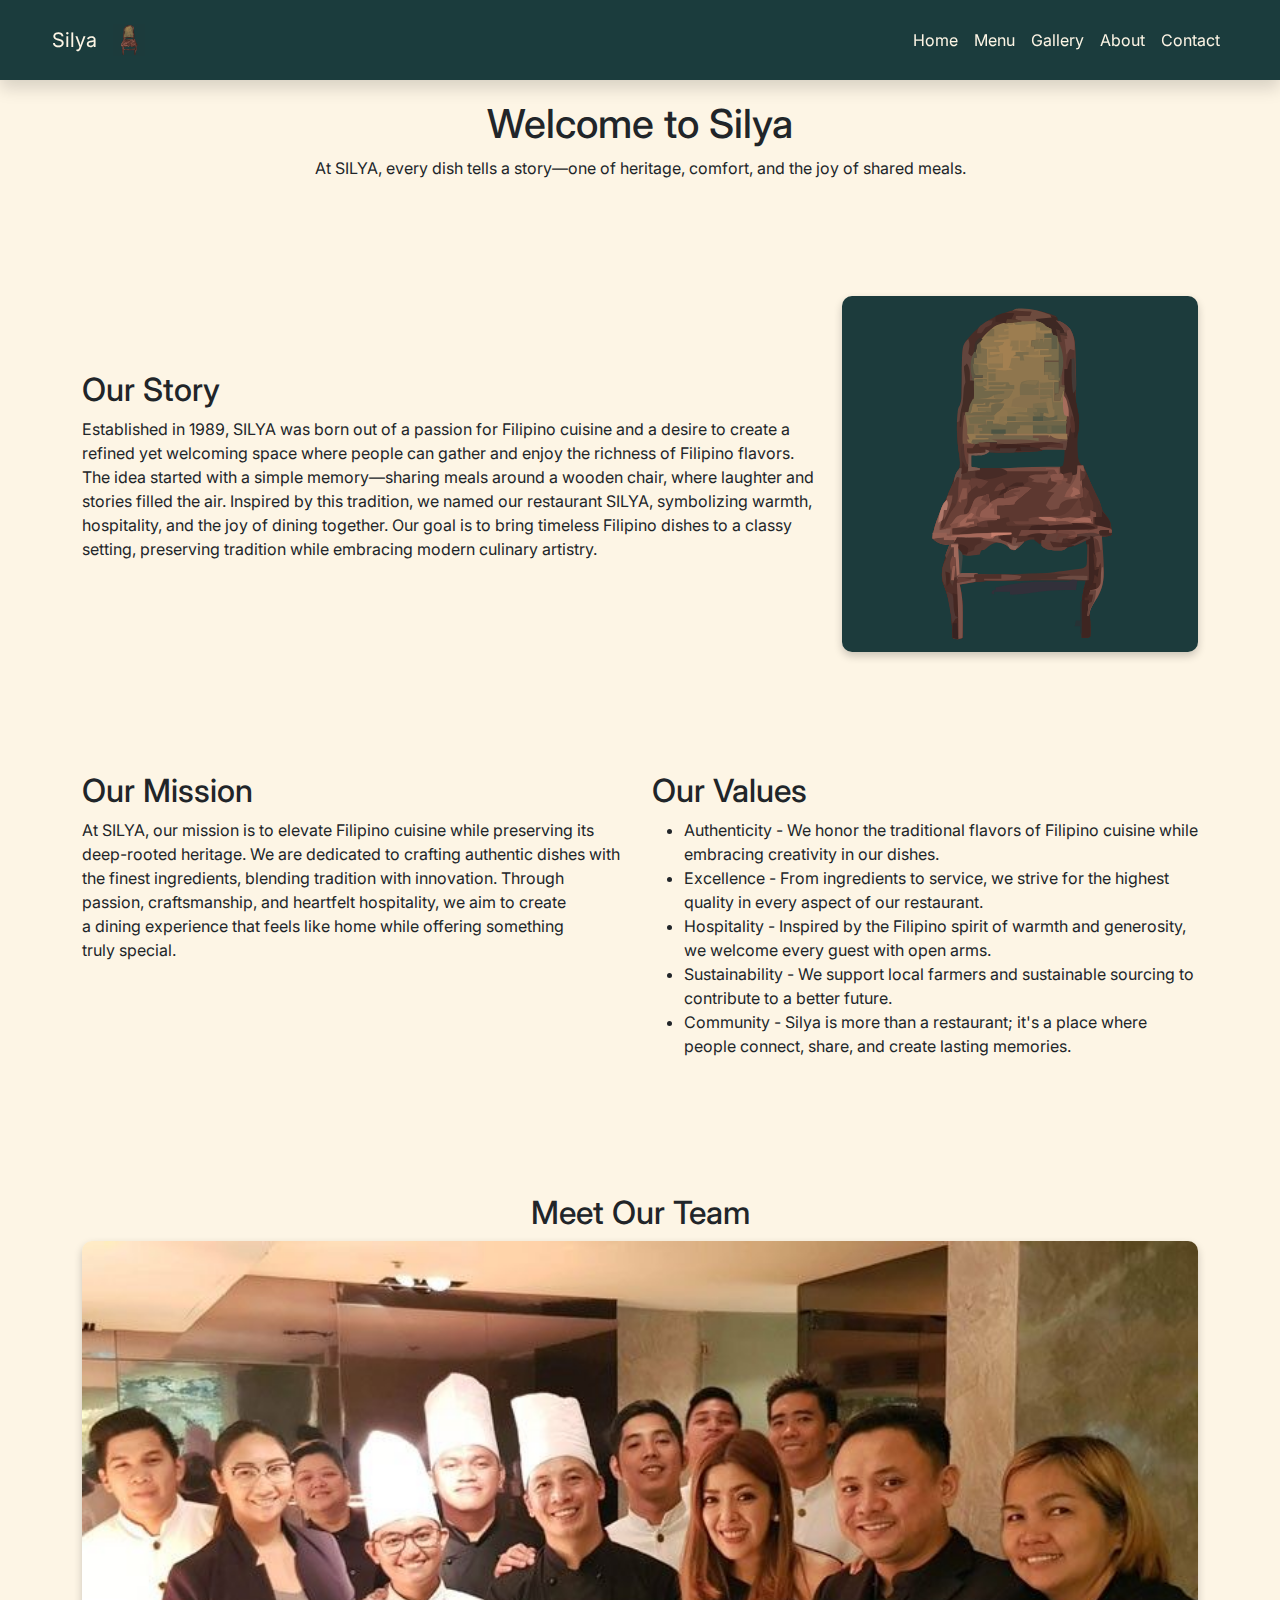
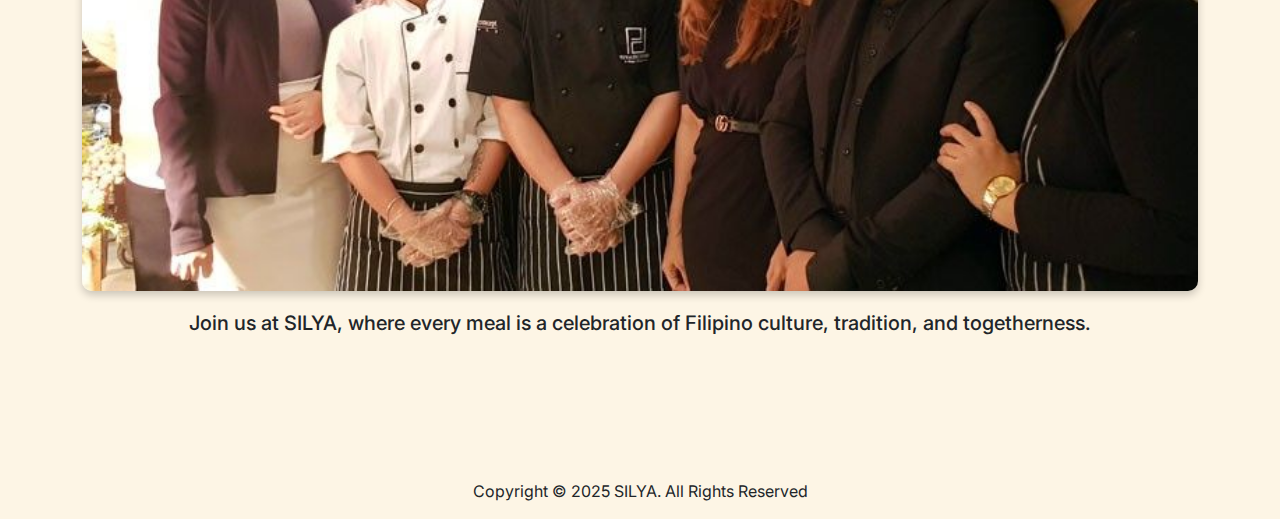
==== about.html @ cab754ca "add gallery and about pages" ====
<!doctype html>
<html lang="en">

<head>
  <meta charset="utf-8" />
  <meta name="viewport" content="width=device-width, initial-scale=1" />
  <title>Silya - About</title>
  <link rel="stylesheet" href="src/css/about.css" />
  <link rel="stylesheet" href="src/css/reset.css" />
  <link rel="icon" type="image/x-icon" href="src/images/favicon.ico" />

  <!-- Bootstrap CSS / Normalize -->
  <link href="https://cdn.jsdelivr.net/npm/bootstrap@5.3.3/dist/css/bootstrap.min.css" rel="stylesheet"
    integrity="sha384-QWTKZyjpPEjISv5WaRU9OFeRpok6YctnYmDr5pNlyT2bRjXh0JMhjY6hW+ALEwIH" crossorigin="anonymous" />

  <!-- Google Fonts -->
  <link href="https://fonts.googleapis.com/css2?family=Inter:wght@100..900&display=swap" rel="stylesheet" />
</head>

<body>
  <header>
    <nav class="navbar navbar-expand-lg fixed-top shadow">
      <div class="container-fluid">
        <a class="navbar-brand" href="index.html"> Silya</a>
        <img src="src/images/logo.svg" height="32" />
        <button class="navbar-toggler" type="button" data-bs-toggle="collapse" data-bs-target="#navbarNav"
          aria-controls="navbarNav" aria-expanded="false" aria-label="Toggle navigation">
          <span class="navbar-toggler-icon"></span>
        </button>
        <div class="collapse navbar-collapse" id="navbarNav">
          <ul class="navbar-nav ms-auto">
            <li class="nav-item">
              <a class="nav-link" href="index.html">Home</a>
            </li>
            <li class="nav-item">
              <a class="nav-link" href="menu.html">Menu</a>
            </li>
            <li class="nav-item">
              <a class="nav-link" href="gallery.html">Gallery</a>
            </li>
            <li class="nav-item">
              <a class="nav-link active" aria-current="page" href="about.html">About</a>
            </li>
            <li class="nav-item">
              <a class="nav-link" href="contact.html">Contact</a>
            </li>
          </ul>
        </div>
      </div>
    </nav>
  </header>

  <!-- About -->
  <main>
    <!-- Welcome Section -->
    <section class="welcome d-flex align-items-center justify-content-center">
      <div class="text-center">
        <h1>Welcome to Silya</h1>
        <p>
          At SILYA, every dish tells a story—one of heritage, comfort, and the
          joy of shared meals.
        </p>
      </div>
    </section>

    <!-- History Section -->
    <section class="container history">
      <div class="row align-items-center">
        <div class="col-md-8">
          <h2>Our Story</h2>
          <p>
            Established in 1989, SILYA was born out of a passion for Filipino
            cuisine and a desire to create a refined yet welcoming space where
            people can gather and enjoy the richness of Filipino flavors. The
            idea started with a simple memory—sharing meals around a wooden
            chair, where laughter and stories filled the air. Inspired by this
            tradition, we named our restaurant SILYA, symbolizing warmth,
            hospitality, and the joy of dining together. Our goal is to bring
            timeless Filipino dishes to a classy setting, preserving tradition
            while embracing modern culinary artistry.
          </p>
        </div>
        <div class="col-md-4">
          <img src="src/images/logo.svg" class="section-img" alt="Our History" />
        </div>
      </div>
    </section>

    <!-- Mission and Values Section -->
    <section class="container">
      <div class="row align-items-start flex-md-row">
        <div class="col-md-6">
          <h2>Our Mission</h2>
          <p>
            At SILYA, our mission is to elevate Filipino cuisine while
            preserving its deep-rooted heritage. We are dedicated to crafting
            authentic dishes with the finest ingredients, blending tradition
            with innovation. Through passion, craftsmanship, and heartfelt
            hospitality, we aim to create a dining experience that feels like
            home while offering something truly special.
          </p>
        </div>
        <div class="col-md-6">
          <h2>Our Values</h2>
          <ul>
            <li>Authenticity - We honor the traditional flavors of Filipino cuisine while embracing creativity in our
              dishes.</li>
            <li>Excellence - From ingredients to service, we strive for the highest quality in every aspect of our
              restaurant.</li>
            <li>Hospitality - Inspired by the Filipino spirit of warmth and generosity, we welcome every guest with open
              arms.</li>
            <li>Sustainability - We support local farmers and sustainable sourcing to contribute to a better future.
            </li>
            <li>Community - Silya is more than a restaurant; it's a place where people connect, share, and create
              lasting memories.</li>
          </ul>
        </div>
    </section>

    <!-- Staff Section -->
    <section class="container text-center">
      <h2>Meet Our Team</h2>
      <div class="d-flex flex-column align-content-center">
        <img src="src/images/Gallery/16_9/event_1.jpg" alt="Restaurant Staff" class="section-img">
        <h5>Join us at SILYA, where every meal is a celebration of Filipino culture, tradition, and togetherness.</h5>
      </div>
    </section>

  </main>

  <footer class="text-center py-3">
    Copyright © 2025 SILYA. All Rights Reserved
  </footer>

  <!-- Bootstrap JS -->
  <script src="https://cdn.jsdelivr.net/npm/bootstrap@5.3.3/dist/js/bootstrap.bundle.min.js"
    integrity="sha384-YvpcrYf0tY3lHB60NNkmXc5s9fDVZLESaAA55NDzOxhy9GkcIdslK1eN7N6jIeHz"
    crossorigin="anonymous"></script>
</body>

</html>
---- src/css/about.css ----
/* Set Global Font */
:root {
  --bg: white;
  --fg: #fdf5e5;
  --primary: #1b3c3d;
  --caption-bg: rgba(27, 60, 61, 0.3);
}

* {
  font-family: "Inter", sans-serif !important;
}

nav {
  width: 100%;
  min-height: 80px;
  background-color: var(--primary);
}

.nav-link,
.navbar-brand {
  color: var(--fg) !important;
}
.nav-link:hover {
  color: var(--bg) !important;
  transform: translateY(-2px);
}

body {
  background-color: #fdf5e5 !important;
}

:where(.container, .container-fluid) {
  max-width: 1200px;
  margin: 0 auto;
}

.container {
  margin-bottom: 120px !important;
}
section h5 {
  margin-top: 20px !important;
}

.welcome {
  text-align: center;
  padding: 100px 20px;
}

.section-img {
  width: 100%;
  border-radius: 10px;
  box-shadow: 0 4px 8px rgba(0, 0, 0, 0.2);
}

.staff img {
  width: 100%;
}
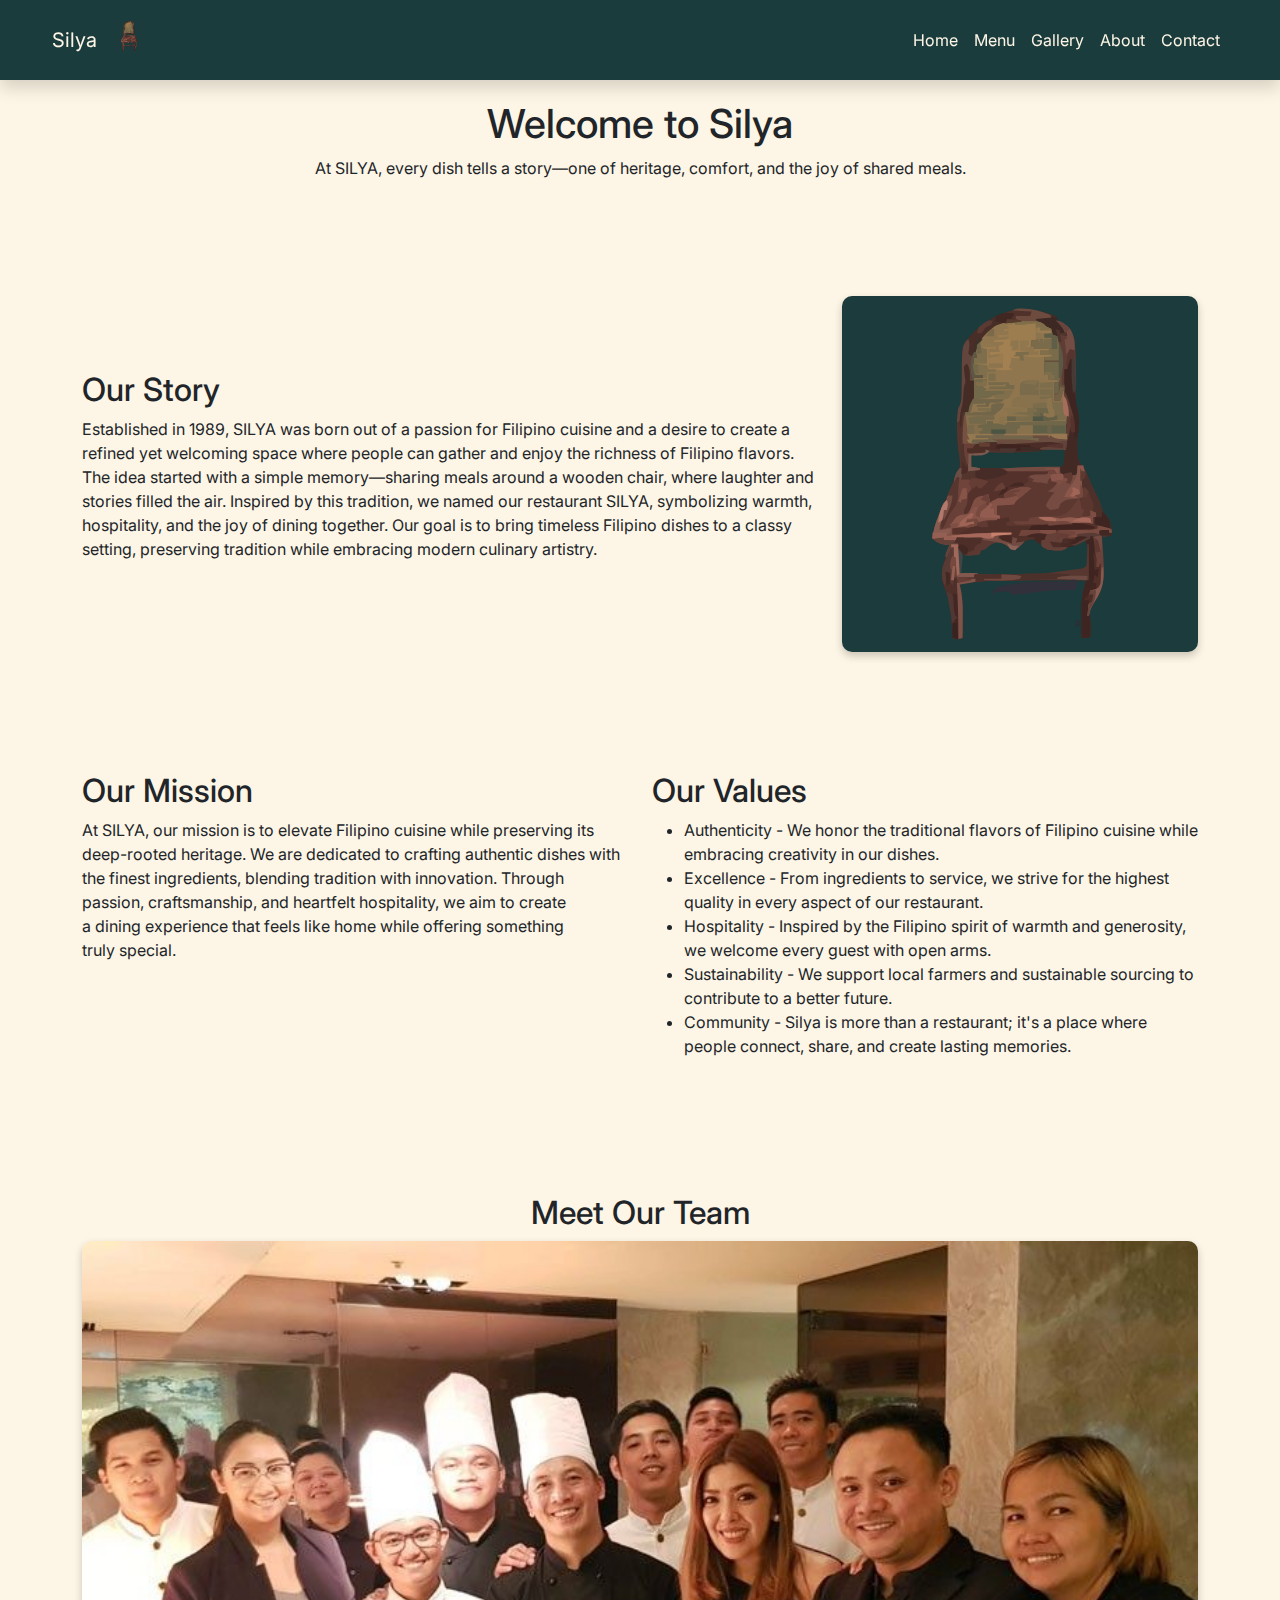
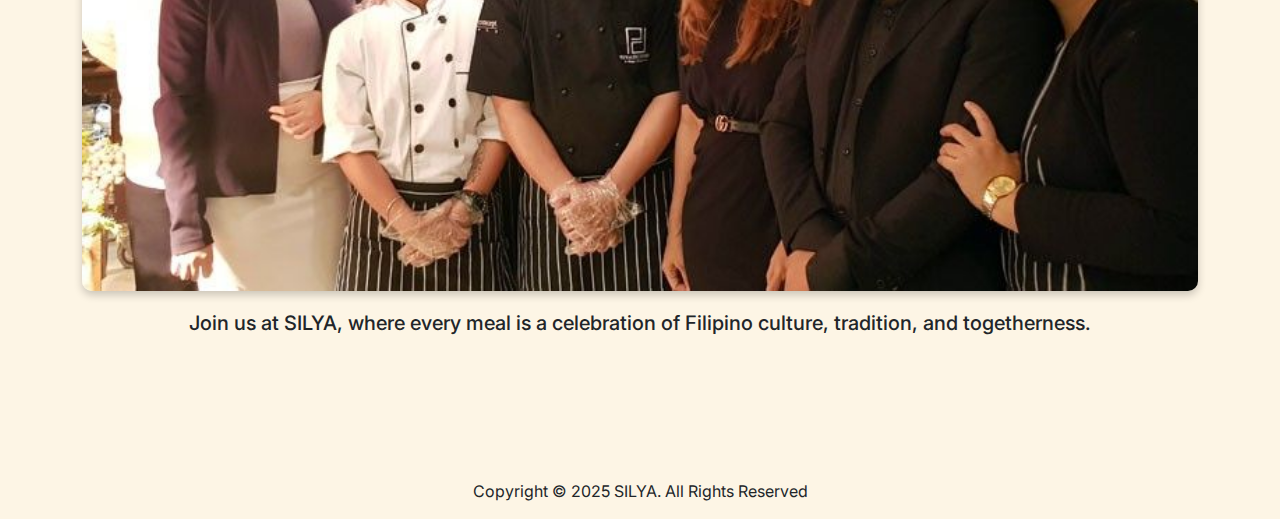
==== commit 25112ab5: "code format; add navbar-dark class to about.html" ====
--- a/about.html
+++ b/about.html
@@ -19,10 +19,12 @@
 
 <body>
   <header>
-    <nav class="navbar navbar-expand-lg fixed-top shadow">
+    <nav class="navbar navbar-expand-lg fixed-top shadow navbar-dark">
       <div class="container-fluid">
-        <a class="navbar-brand" href="index.html"> Silya</a>
-        <img src="src/images/logo.svg" height="32" />
+        <div class="d-flex">
+          <a class="navbar-brand" href="index.html"> Silya</a>
+          <img src="src/images/logo.svg" height="32">
+        </div>
         <button class="navbar-toggler" type="button" data-bs-toggle="collapse" data-bs-target="#navbarNav"
           aria-controls="navbarNav" aria-expanded="false" aria-label="Toggle navigation">
           <span class="navbar-toggler-icon"></span>
--- a/src/css/about.css
+++ b/src/css/about.css
@@ -20,6 +20,7 @@
 .navbar-brand {
   color: var(--fg) !important;
 }
+
 .nav-link:hover {
   color: var(--bg) !important;
   transform: translateY(-2px);
@@ -37,6 +38,7 @@
 .container {
   margin-bottom: 120px !important;
 }
+
 section h5 {
   margin-top: 20px !important;
 }
